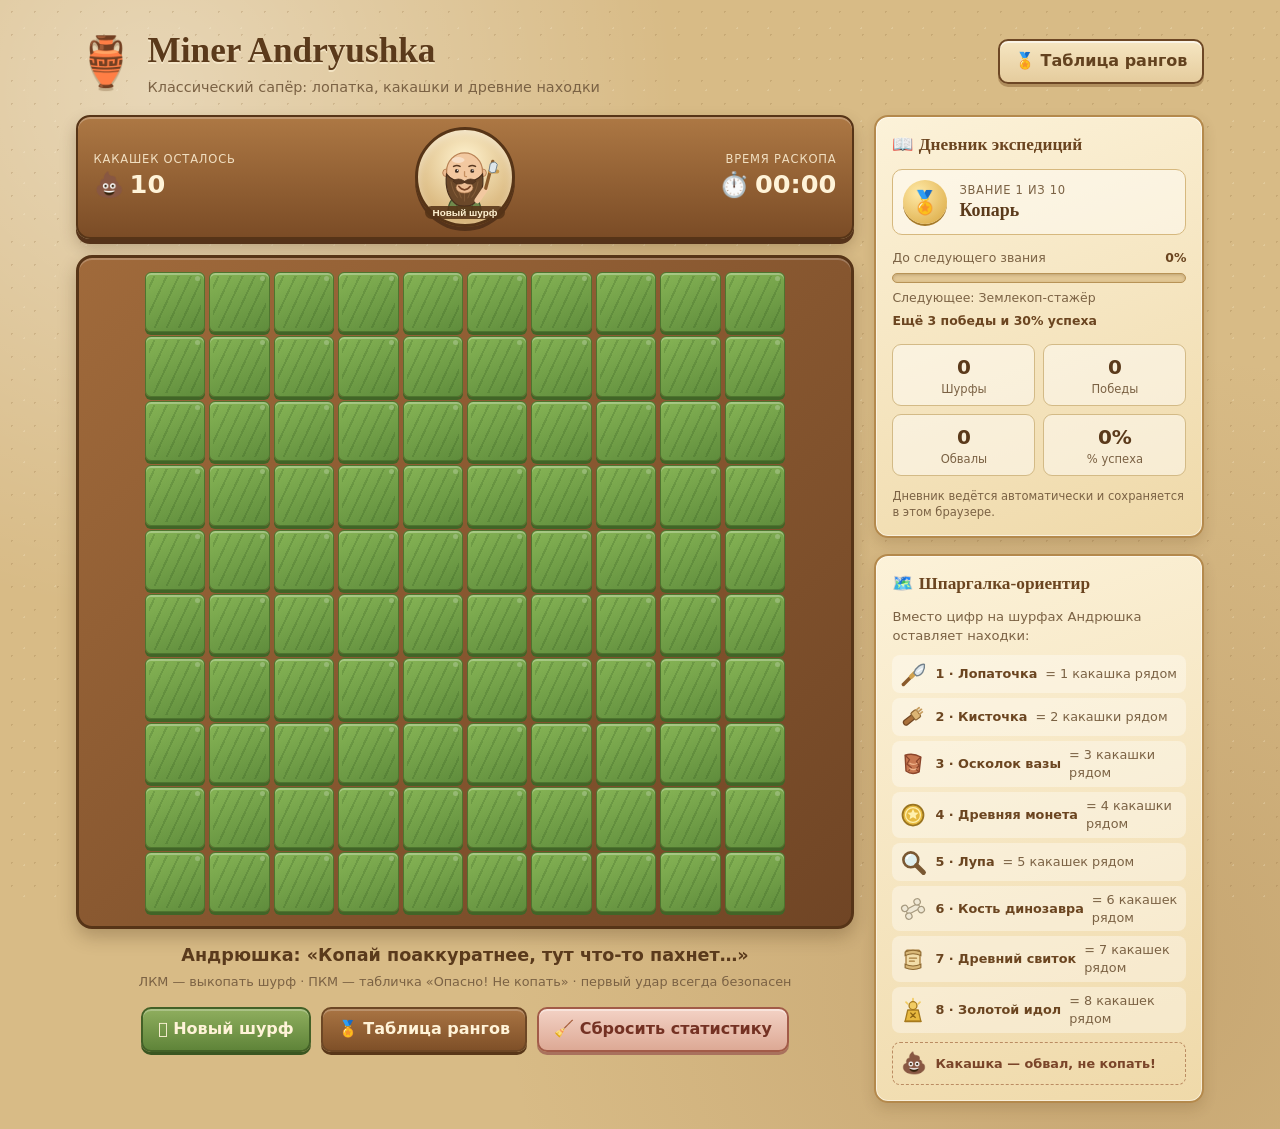
==== index.html @ 02f592ad "Add files via upload" ====
<!doctype html>
<html lang="ru">
<head>
  <meta charset="utf-8">
  <meta name="viewport" content="width=device-width, initial-scale=1">
  <meta name="description" content="Археологический сапёр: Андрюшка ищет древности и остерегается какашек.">
  <title>Miner Andryushka</title>
  <link rel="stylesheet" href="style.css">
</head>
<body>

  <!-- ================================================================
       Библиотечка SVG-символов: артефакты (1–8) и эмоции Андрюшки.
       Все иконки встроены в страницу — внешних картинок нет.
       ================================================================ -->
  <svg class="svg-defs" aria-hidden="true" focusable="false" xmlns="http://www.w3.org/2000/svg">
    <defs>
      <!-- 1 — лопаточка археолога -->
      <symbol id="i-1" viewBox="0 0 32 32">
        <path d="M5 28 L15 18" stroke="#8a5a2b" stroke-width="4" stroke-linecap="round"/>
        <path d="M14 19 L18 15" stroke="#d0a24f" stroke-width="5" stroke-linecap="round"/>
        <path d="M17 15 C19 8 26 4 29 5 C30 11 26 18 20 18 Z" fill="#dfe7eb" stroke="#74828c" stroke-width="1.6" stroke-linejoin="round"/>
        <path d="M21 14 q4-4 6-4" stroke="#fff" stroke-width="1.5" fill="none" opacity=".8"/>
      </symbol>

      <!-- 2 — кисточка для пыли -->
      <symbol id="i-2" viewBox="0 0 32 32">
        <g transform="rotate(-38 16 16)">
          <rect x="3" y="13" width="15" height="6" rx="3" fill="#a9703b" stroke="#714521" stroke-width="1.4"/>
          <rect x="16" y="11" width="8" height="10" rx="2" fill="#dcb574" stroke="#8c6634" stroke-width="1.4"/>
          <path d="M24 12 h4 M24 15 h5 M24 18 h4" stroke="#c79d5e" stroke-width="2" stroke-linecap="round"/>
        </g>
      </symbol>

      <!-- 3 — осколок глиняной вазы -->
      <symbol id="i-3" viewBox="0 0 32 32">
        <path d="M7 6 Q16 3 25 8 L23 25 Q15 29 8 24 Z" fill="#c87851" stroke="#8b452b" stroke-width="1.6" stroke-linejoin="round"/>
        <path d="M7 6 l5 5 -3 5 5 4 -3 4 M25 8 l-5 5 3 5 -4 4 4 3" fill="none" stroke="#8b452b" stroke-width="1.4"/>
        <path d="M12 15 q5 3 9 0 M12 21 q5 3 8 0" fill="none" stroke="#f0b58c" stroke-width="1.4"/>
      </symbol>

      <!-- 4 — древняя монета -->
      <symbol id="i-4" viewBox="0 0 32 32">
        <circle cx="16" cy="16" r="12" fill="#e6b93f" stroke="#9a7420" stroke-width="2"/>
        <circle cx="16" cy="16" r="8.5" fill="none" stroke="#fff0ae" stroke-width="1.4"/>
        <path d="M16 9 l1.9 4.1 4.5.4 -3.4 3 1 4.4 -4-2.3 -4 2.3 1-4.4 -3.4-3 4.5-.4z" fill="#fff0ae"/>
      </symbol>

      <!-- 5 — лупа -->
      <symbol id="i-5" viewBox="0 0 32 32">
        <circle cx="13.5" cy="13.5" r="8.5" fill="#dceff2" fill-opacity=".85" stroke="#7a5832" stroke-width="3"/>
        <path d="M20 20 L28 28" stroke="#7a5832" stroke-width="5.5" stroke-linecap="round"/>
        <path d="M9 12 a5 5 0 0 1 4-4" fill="none" stroke="#fff" stroke-width="2" stroke-linecap="round" opacity=".9"/>
      </symbol>

      <!-- 6 — кость динозавра -->
      <symbol id="i-6" viewBox="0 0 32 32">
        <g transform="rotate(-28 16 16)">
          <rect x="8" y="13" width="16" height="6" rx="1" fill="#efe8d5" stroke="#a79a7f" stroke-width="1.4"/>
          <circle cx="8" cy="11" r="3.6" fill="#efe8d5" stroke="#a79a7f" stroke-width="1.4"/>
          <circle cx="8" cy="21" r="3.6" fill="#efe8d5" stroke="#a79a7f" stroke-width="1.4"/>
          <circle cx="24" cy="11" r="3.6" fill="#efe8d5" stroke="#a79a7f" stroke-width="1.4"/>
          <circle cx="24" cy="21" r="3.6" fill="#efe8d5" stroke="#a79a7f" stroke-width="1.4"/>
        </g>
      </symbol>

      <!-- 7 — древний свиток -->
      <symbol id="i-7" viewBox="0 0 32 32">
        <rect x="8" y="6" width="16" height="20" rx="1.5" fill="#f2dda9" stroke="#a67c3c" stroke-width="1.5"/>
        <path d="M7 8 q9-4 18 0 v4 q-9-4-18 0z" fill="#d9b878" stroke="#8e6a32" stroke-width="1.3"/>
        <path d="M7 22 q9 4 18 0 v4 q-9 4-18 0z" fill="#d9b878" stroke="#8e6a32" stroke-width="1.3"/>
        <path d="M12 15 h8 M12 18.5 h5.5" stroke="#a67c3c" stroke-width="1.5" stroke-linecap="round"/>
      </symbol>

      <!-- 8 — золотой идол -->
      <symbol id="i-8" viewBox="0 0 32 32">
        <path d="M16 3 v3 M8 7 l2 2 M24 7 l-2 2" stroke="#f2cc63" stroke-width="2" stroke-linecap="round"/>
        <circle cx="16" cy="11" r="4.5" fill="#f2cc63" stroke="#a67a1e" stroke-width="1.5"/>
        <path d="M10 16 h12 l3 13 H7 z" fill="#e8b83e" stroke="#a67a1e" stroke-width="1.5" stroke-linejoin="round"/>
        <path d="M13 19 l3 3 -3 3 M19 19 l-3 3 3 3" fill="none" stroke="#8e6515" stroke-width="1.6"/>
        <path d="M7 29 h18" stroke="#a67a1e" stroke-width="1.8" stroke-linecap="round"/>
      </symbol>

      <!-- Андрюшка: обычное состояние -->
      <symbol id="hero-normal" viewBox="0 0 120 120">
        <ellipse cx="60" cy="113" rx="33" ry="5" fill="rgba(58,36,16,.14)"/>
        <path d="M34 112 Q34 82 60 82 Q86 82 86 112 Z" fill="#708a4c" stroke="#3f5530" stroke-width="2"/>
        <path d="M47 85 L49 112 M73 85 L71 112" stroke="#4d6537" stroke-width="2"/>
        <rect x="53" y="69" width="14" height="15" rx="5" fill="#e6b386"/>
        <circle cx="32" cy="48" r="6" fill="#edbd93" stroke="#b98255" stroke-width="1.5"/>
        <circle cx="88" cy="48" r="6" fill="#edbd93" stroke="#b98255" stroke-width="1.5"/>
        <ellipse cx="60" cy="46" rx="28" ry="29" fill="#f2c8a0" stroke="#b98255" stroke-width="2"/>
        <!-- гладкая лысая макушка с бликом -->
        <ellipse cx="50" cy="28" rx="10" ry="4.5" fill="#fff" opacity=".4"/>
        <path d="M43 38 q5-3 10 0 M67 38 q5-3 10 0" stroke="#5a3a22" stroke-width="2.5" fill="none" stroke-linecap="round"/>
        <circle cx="48" cy="45" r="3" fill="#3b2b20"/><circle cx="72" cy="45" r="3" fill="#3b2b20"/>
        <circle cx="49" cy="44" r="1" fill="#fff"/><circle cx="73" cy="44" r="1" fill="#fff"/>
        <path d="M60 46 v6 q0 2 3 2" stroke="#c58f5f" stroke-width="2" fill="none" stroke-linecap="round"/>
        <!-- окладистая борода -->
        <path d="M32 50 C30 68 34 86 46 96 C52 101 68 101 74 96 C86 86 90 68 88 50 C82 58 72 62 60 62 C48 62 38 58 32 50 Z" fill="#6b4829" stroke="#4a301c" stroke-width="2"/>
        <path d="M39 62 q3 16 10 24 M49 66 q2 14 6 21 M60 68 v24 M71 66 q-2 14-6 21 M81 62 q-3 16-10 24" stroke="#8a623c" stroke-width="1.6" fill="none" opacity=".75" stroke-linecap="round"/>
        <!-- просвет у рта, чтобы эмоция читалась на бороде -->
        <ellipse cx="60" cy="71" rx="13" ry="8.5" fill="#edbd93" stroke="#b98255" stroke-width="1"/>
        <path d="M51 69 q9 11 18 0" stroke="#7a4626" stroke-width="2.6" fill="none" stroke-linecap="round"/>
        <!-- густые усы -->
        <path d="M60 61 q-10-7-18 0 q8 8 18 2 z" fill="#5a3a22" stroke="#4a301c" stroke-width="1"/>
        <path d="M60 61 q10-7 18 0 q-8 8-18 2 z" fill="#5a3a22" stroke="#4a301c" stroke-width="1"/>
        <path d="M80 91 L93 72" stroke="#f2c8a0" stroke-width="9" stroke-linecap="round"/>
        <path d="M93 72 L104 30" stroke="#8a5a2b" stroke-width="5" stroke-linecap="round"/>
        <path d="M100 46 h11" stroke="#c99a4c" stroke-width="6" stroke-linecap="round"/>
        <path d="M100 34 q7-6 11 1 l-3 12 q-6 3-10-2 z" fill="#dfe6ea" stroke="#71808a" stroke-width="1.5"/>
      </symbol>

      <!-- Андрюшка: напряжение после клика -->
      <symbol id="hero-tense" viewBox="0 0 120 120">
        <ellipse cx="60" cy="113" rx="33" ry="5" fill="rgba(58,36,16,.14)"/>
        <path d="M35 112 Q35 83 60 83 Q85 83 85 112 Z" fill="#708a4c" stroke="#3f5530" stroke-width="2"/>
        <rect x="53" y="69" width="14" height="15" rx="5" fill="#e6b386"/>
        <circle cx="32" cy="48" r="6" fill="#edbd93" stroke="#b98255" stroke-width="1.5"/>
        <circle cx="88" cy="48" r="6" fill="#edbd93" stroke="#b98255" stroke-width="1.5"/>
        <ellipse cx="60" cy="46" rx="28" ry="29" fill="#f2c8a0" stroke="#b98255" stroke-width="2"/>
        <!-- гладкая лысая макушка с бликом -->
        <ellipse cx="50" cy="28" rx="10" ry="4.5" fill="#fff" opacity=".35"/>
        <path d="M42 34 l12 6 M78 34 l-12 6" stroke="#5a3a22" stroke-width="3" fill="none" stroke-linecap="round"/>
        <ellipse cx="48" cy="46" rx="4.5" ry="5.5" fill="#fff" stroke="#8a5f39" stroke-width="1"/>
        <ellipse cx="72" cy="46" rx="4.5" ry="5.5" fill="#fff" stroke="#8a5f39" stroke-width="1"/>
        <circle cx="49" cy="47" r="2" fill="#3b2b20"/><circle cx="71" cy="47" r="2" fill="#3b2b20"/>
        <path d="M60 46 v6" stroke="#c58f5f" stroke-width="2" fill="none" stroke-linecap="round"/>
        <!-- та же окладистая борода -->
        <path d="M32 50 C30 68 34 86 46 96 C52 101 68 101 74 96 C86 86 90 68 88 50 C82 58 72 62 60 62 C48 62 38 58 32 50 Z" fill="#6b4829" stroke="#4a301c" stroke-width="2"/>
        <path d="M39 62 q3 16 10 24 M49 66 q2 14 6 21 M60 68 v24 M71 66 q-2 14-6 21 M81 62 q-3 16-10 24" stroke="#8a623c" stroke-width="1.6" fill="none" opacity=".75" stroke-linecap="round"/>
        <ellipse cx="60" cy="71" rx="13" ry="8.5" fill="#edbd93" stroke="#b98255" stroke-width="1"/>
        <!-- удивлённый рот «о» -->
        <ellipse cx="60" cy="71" rx="4.5" ry="5.5" fill="#7a4626"/>
        <path d="M60 61 q-10-7-18 0 q8 8 18 2 z" fill="#5a3a22" stroke="#4a301c" stroke-width="1"/>
        <path d="M60 61 q10-7 18 0 q-8 8-18 2 z" fill="#5a3a22" stroke="#4a301c" stroke-width="1"/>
        <path d="M92 34 q5 8 0 11 q-5-3 0-11 z" fill="#8ec8e8" stroke="#5c9fc0" stroke-width="1"/>
        <path d="M82 91 L95 72" stroke="#f2c8a0" stroke-width="9" stroke-linecap="round"/>
        <path d="M95 72 L105 34" stroke="#8a5a2b" stroke-width="5" stroke-linecap="round"/>
        <path d="M101 48 h11" stroke="#c99a4c" stroke-width="6" stroke-linecap="round"/>
        <path d="M101 38 q7-6 11 1 l-3 12 q-6 3-10-2 z" fill="#dfe6ea" stroke="#71808a" stroke-width="1.5"/>
        <path d="M109 20 l3-4 M114 27 l4-2" stroke="#b98a4c" stroke-width="2" stroke-linecap="round"/>
      </symbol>

      <!-- Андрюшка: победа, пробковый шлем и золотой идол -->
      <symbol id="hero-win" viewBox="0 0 120 120">
        <ellipse cx="60" cy="113" rx="33" ry="5" fill="rgba(58,36,16,.14)"/>
        <path d="M34 112 Q34 82 60 82 Q86 82 86 112 Z" fill="#708a4c" stroke="#3f5530" stroke-width="2"/>
        <rect x="53" y="69" width="14" height="15" rx="5" fill="#e6b386"/>
        <circle cx="32" cy="50" r="6" fill="#edbd93" stroke="#b98255" stroke-width="1.5"/>
        <circle cx="88" cy="50" r="6" fill="#edbd93" stroke="#b98255" stroke-width="1.5"/>
        <ellipse cx="60" cy="48" rx="28" ry="29" fill="#f2c8a0" stroke="#b98255" stroke-width="2"/>
        <!-- лысая макушка под шлемом, блик виден под козырьком -->
        <circle cx="39" cy="55" r="3.5" fill="#efa88f" opacity=".65"/><circle cx="81" cy="55" r="3.5" fill="#efa88f" opacity=".65"/>
        <path d="M43 52 q6-6 12 0 M65 52 q6-6 12 0" stroke="#5b3b23" stroke-width="2.6" fill="none" stroke-linecap="round"/>
        <path d="M60 53 v5 q0 2 3 2" stroke="#c58f5f" stroke-width="2" fill="none" stroke-linecap="round"/>
        <!-- окладистая борода -->
        <path d="M32 52 C30 70 34 88 46 98 C52 103 68 103 74 98 C86 88 90 70 88 52 C82 60 72 64 60 64 C48 64 38 60 32 52 Z" fill="#6b4829" stroke="#4a301c" stroke-width="2"/>
        <path d="M39 64 q3 16 10 24 M49 68 q2 14 6 21 M60 70 v24 M71 68 q-2 14-6 21 M81 64 q-3 16-10 24" stroke="#8a623c" stroke-width="1.6" fill="none" opacity=".75" stroke-linecap="round"/>
        <ellipse cx="60" cy="73" rx="14" ry="9" fill="#edbd93" stroke="#b98255" stroke-width="1"/>
        <!-- радостный оскал -->
        <path d="M49 70 q11 15 22 0 z" fill="#7a4626" stroke="#5b3319" stroke-width="1.2"/>
        <path d="M52 71 q8 7 16 0" stroke="#fff5df" stroke-width="3" fill="none" stroke-linecap="round"/>
        <path d="M60 63 q-10-7-18 0 q8 8 18 2 z" fill="#5a3a22" stroke="#4a301c" stroke-width="1"/>
        <path d="M60 63 q10-7 18 0 q-8 8-18 2 z" fill="#5a3a22" stroke="#4a301c" stroke-width="1"/>
        <!-- пробковый шлем -->
        <path d="M30 44 Q30 9 60 9 Q90 9 90 44 Z" fill="#c8a36b" stroke="#7c5a33" stroke-width="2"/>
        <path d="M33 35 q27-8 54 0" stroke="#a97c45" stroke-width="3" fill="none"/>
        <rect x="26" y="41" width="68" height="7" rx="3.5" fill="#b98f57" stroke="#7c5a33" stroke-width="2"/>
        <!-- блик на лысой макушке, выглядывающей из-под шлема -->
        <ellipse cx="60" cy="49.5" rx="5" ry="2" fill="#fff" opacity=".35"/>
        <path d="M84 90 L98 72" stroke="#f2c8a0" stroke-width="9" stroke-linecap="round"/>
        <circle cx="100" cy="60" r="5" fill="#f2cc63" stroke="#a67a1e" stroke-width="1.4"/>
        <path d="M95 65 h10 l2 12 h-14 z" fill="#e8b83e" stroke="#a67a1e" stroke-width="1.4"/>
        <path d="M14 22 v8 M10 26 h8 M107 18 v7 M103 21 h8" stroke="#e7b93f" stroke-width="2.5" stroke-linecap="round"/>
      </symbol>

      <!-- Андрюшка: обвал, гримаса и закрытый нос -->
      <symbol id="hero-lose" viewBox="0 0 120 120">
        <ellipse cx="60" cy="113" rx="33" ry="5" fill="rgba(58,36,16,.14)"/>
        <path d="M36 112 Q36 84 60 84 Q84 84 84 112 Z" fill="#708a4c" stroke="#3f5530" stroke-width="2"/>
        <rect x="53" y="70" width="14" height="15" rx="5" fill="#d9bb8f"/>
        <circle cx="32" cy="49" r="6" fill="#c2cf99" stroke="#8e9a68" stroke-width="1.5"/>
        <circle cx="88" cy="49" r="6" fill="#c2cf99" stroke="#8e9a68" stroke-width="1.5"/>
        <ellipse cx="60" cy="47" rx="28" ry="29" fill="#cbd4a6" stroke="#8e9a68" stroke-width="2"/>
        <!-- гладкая макушка с бликом -->
        <ellipse cx="50" cy="29" rx="10" ry="4.5" fill="#fff" opacity=".3"/>
        <path d="M41 36 q6-4 12 1 M79 36 q-6-4-12 1" stroke="#4b3b25" stroke-width="3" fill="none" stroke-linecap="round"/>
        <path d="M43 49 q5 5 10 0 M67 49 q5 5 10 0" stroke="#3b2b20" stroke-width="2.8" fill="none" stroke-linecap="round"/>
        <path d="M60 46 v6" stroke="#9a8968" stroke-width="2" fill="none" stroke-linecap="round"/>
        <!-- борода слегка «позеленела» от запаха -->
        <path d="M32 51 C30 69 34 87 46 97 C52 102 68 102 74 97 C86 87 90 69 88 51 C82 59 72 63 60 63 C48 63 38 59 32 51 Z" fill="#5d4a30" stroke="#3f3122" stroke-width="2"/>
        <path d="M39 63 q3 16 10 24 M49 67 q2 14 6 21 M60 69 v24 M71 67 q-2 14-6 21 M81 63 q-3 16-10 24" stroke="#806b4b" stroke-width="1.6" fill="none" opacity=".7" stroke-linecap="round"/>
        <ellipse cx="60" cy="73" rx="13" ry="8.5" fill="#d4d9ae" stroke="#8e9a68" stroke-width="1"/>
        <!-- гримаса отвращения -->
        <path d="M51 76 q9-9 18 0" stroke="#6b3b26" stroke-width="2.6" fill="none" stroke-linecap="round"/>
        <path d="M54 74 q6-3 12 0" stroke="#fff5df" stroke-width="2" fill="none" stroke-linecap="round"/>
        <path d="M60 63 q-10-7-18 0 q8 8 18 2 z" fill="#4b3b25" stroke="#3f3122" stroke-width="1"/>
        <path d="M60 63 q10-7 18 0 q-8 8-18 2 z" fill="#4b3b25" stroke="#3f3122" stroke-width="1"/>
        <!-- рука закрывает нос, но гримаса остаётся видна -->
        <g transform="rotate(-12 60 58)">
          <rect x="47" y="51" width="26" height="13" rx="6" fill="#f2c8a0" stroke="#8a5f39" stroke-width="2"/>
          <path d="M53 52 v11 M60 51 v13 M67 52 v11" stroke="#dca876" stroke-width="1.4"/>
        </g>
        <path d="M92 35 q5 8 0 11 q-5-3 0-11 z" fill="#8ec8e8" stroke="#5c9fc0" stroke-width="1"/>
        <path d="M25 61 q-6 5 0 10 M20 57 q-9 7 0 16" stroke="#89a06e" stroke-width="2" fill="none" stroke-linecap="round" opacity=".8"/>
        <path d="M96 92 q-7-8 2-11 q1-6 8-4 q7-2 9 5 q7 4 1 10 q-9 6-20 0 z" fill="#7b5230" stroke="#52341d" stroke-width="1.5"/>
        <circle cx="101" cy="86" r="1.4" fill="#3b2b20"/><circle cx="109" cy="86" r="1.4" fill="#3b2b20"/>
      </symbol>
    </defs>
  </svg>

  <div class="page">
    <header class="page-header">
      <div class="brand">
        <span class="brand-icon" aria-hidden="true">🏺</span>
        <div>
          <h1>Miner Andryushka</h1>
          <p>Классический сапёр: лопатка, какашки и древние находки</p>
        </div>
      </div>
      <button class="btn btn-ghost header-rank-btn" type="button" data-open-ranks>🏅 Таблица рангов</button>
    </header>

    <main class="layout">
      <!-- ============ Игровая зона ============ -->
      <section class="dig-site" aria-label="Игровое поле">
        <div class="hud">
          <div class="hud-block">
            <span class="hud-label">Какашек осталось</span>
            <div class="hud-value"><span class="hud-emoji" aria-hidden="true">💩</span><span id="mines-left">10</span></div>
          </div>

          <!-- По клику на портрет — перезапуск раскопа -->
          <button class="portrait" id="portrait-btn" type="button" title="Начать новый раскоп" aria-label="Портрет Андрюшки. Начать новый раскоп">
            <svg viewBox="0 0 120 120" aria-hidden="true"><use id="hero-use" href="#hero-normal"></use></svg>
            <span class="portrait-caption">Новый шурф</span>
          </button>

          <div class="hud-block">
            <span class="hud-label">Время раскопа</span>
            <div class="hud-value"><span class="hud-emoji" aria-hidden="true">⏱️</span><span id="timer">00:00</span></div>
          </div>
        </div>

        <div class="board-frame">
          <div class="board" id="board" role="group" aria-label="Участок раскопок 10 на 10"></div>
        </div>

        <div class="status-panel">
          <p class="status-message" id="status-text" role="status" aria-live="polite">Андрюшка: «Копай поаккуратнее, тут что-то пахнет…»</p>
          <p class="status-hint">ЛКМ — выкопать шурф · ПКМ — табличка «Опасно! Не копать» · первый удар всегда безопасен</p>
        </div>

        <div class="controls">
          <button class="btn btn-primary" id="new-game-btn" type="button">🪏 Новый шурф</button>
          <button class="btn" type="button" data-open-ranks>🏅 Таблица рангов</button>
          <button class="btn btn-danger-ghost" id="reset-btn" type="button">🧹 Сбросить статистику</button>
        </div>
      </section>

      <!-- ============ Боковая панель ============ -->
      <aside class="sidebar" aria-label="Дневник и шпаргалка">
        <section class="panel diary">
          <h2>📖 Дневник экспедиций</h2>

          <div class="rank-card">
            <div class="rank-medal" aria-hidden="true">🏅</div>
            <div>
              <div class="rank-eyebrow" id="rank-level">Звание 1 из 10</div>
              <div class="rank-name" id="rank-name">Копарь</div>
            </div>
          </div>

          <div class="progress">
            <div class="progress-head">
              <span>До следующего звания</span>
              <strong id="rank-progress-percent">0%</strong>
            </div>
            <div class="progress-track"><div class="progress-fill" id="rank-progress-fill"></div></div>
            <p class="progress-next" id="rank-next">Следующее: Землекоп-стажёр</p>
            <p class="progress-detail" id="rank-progress-text">Ещё 3 победы и 30% успеха</p>
          </div>

          <div class="stats-grid">
            <div class="stat"><span class="stat-value" id="stat-total">0</span><span class="stat-label">Шурфы</span></div>
            <div class="stat"><span class="stat-value" id="stat-wins">0</span><span class="stat-label">Победы</span></div>
            <div class="stat"><span class="stat-value" id="stat-losses">0</span><span class="stat-label">Обвалы</span></div>
            <div class="stat"><span class="stat-value" id="stat-rate">0%</span><span class="stat-label">% успеха</span></div>
          </div>

          <p class="diary-note">Дневник ведётся автоматически и сохраняется в этом браузере.</p>
        </section>

        <section class="panel legend">
          <h2>🗺️ Шпаргалка-ориентир</h2>
          <p class="legend-intro">Вместо цифр на шурфах Андрюшка оставляет находки:</p>
          <ul class="legend-list" id="legend-list"></ul>
          <div class="legend-mine"><span class="mine-emoji" aria-hidden="true">💩</span><span>Какашка — обвал, не копать!</span></div>
        </section>
      </aside>
    </main>
  </div>

  <!-- ============ Модальное окно «Таблица рангов» ============ -->
  <div class="modal" id="ranks-modal" hidden>
    <div class="modal-backdrop" data-close-modal></div>
    <div class="modal-card" role="dialog" aria-modal="true" aria-labelledby="ranks-title">
      <button class="icon-close" type="button" data-close-modal aria-label="Закрыть таблицу рангов">×</button>
      <h2 id="ranks-title">🏅 Таблица рангов Андрюшки</h2>
      <p class="modal-summary" id="ranks-summary"></p>
      <div class="rank-table" id="rank-table"></div>
      <p class="modal-note">Звание присваивается, если выполнены <strong>оба</strong> условия: нужное число побед и нужный процент успеха.</p>
    </div>
  </div>

  <!-- ============ Праздничное уведомление о новом звании ============ -->
  <div class="celebration" id="celebration" hidden>
    <div class="confetti" id="confetti" aria-hidden="true"></div>
    <div class="celebration-card" role="status" aria-live="polite">
      <button class="icon-close" id="celebration-close" type="button" aria-label="Закрыть поздравление">×</button>
      <svg class="celebration-hero" viewBox="0 0 120 120" aria-hidden="true"><use href="#hero-win"></use></svg>
      <p class="celebration-kicker">Повышение звания!</p>
      <h2 id="celebration-rank">Копарь</h2>
      <p id="celebration-text">Андрюшка получил новый чин!</p>
    </div>
  </div>

  <!-- Лёгкие всплывающие уведомления -->
  <div class="toast" id="toast" role="status" aria-live="polite"></div>

  <script src="script.js"></script>
</body>
</html>
---- style.css ----
/* ================================================================
   Раскопки Андрюшки — оформление в тёплых земляных тонах.
   Никаких внешних шрифтов и картинок: только CSS и встроенный SVG.
   ================================================================ */

:root {
  --sand: #d8bb86;
  --sand-light: #f7e8c6;
  --paper: #f3e1b6;
  --paper-deep: #e5c993;
  --ink: #4a3520;
  --ink-soft: #7b6244;
  --wood: #8c5a30;
  --wood-dark: #563417;
  --grass: #6f9c45;
  --soil: #b98b5c;
  --gold: #e7b93f;
  --danger: #c44836;
  --shadow: rgba(70, 43, 18, 0.28);
}

/* ---------- Базовый сброс и фон ---------- */
* { box-sizing: border-box; }

html, body { min-height: 100%; }

body {
  margin: 0;
  color: var(--ink);
  font-family: "Trebuchet MS", "Segoe UI", system-ui, sans-serif;
  font-size: 16px;
  line-height: 1.4;
  background:
    radial-gradient(circle at 12% 8%, rgba(255, 255, 255, 0.4), transparent 34%),
    radial-gradient(circle at 88% 86%, rgba(134, 88, 38, 0.22), transparent 42%),
    var(--sand);
}

/* Мелкая «песчинка» поверх фона */
body::before {
  content: "";
  position: fixed;
  inset: 0;
  pointer-events: none;
  opacity: 0.22;
  background-image:
    radial-gradient(#8d6a3d 1px, transparent 1px),
    radial-gradient(#fff6df 1px, transparent 1px);
  background-size: 23px 23px, 31px 31px;
  background-position: 0 0, 9px 13px;
}

.svg-defs { position: absolute; width: 0; height: 0; overflow: hidden; }
[hidden] { display: none !important; }

.page {
  position: relative;
  width: min(1180px, 100%);
  margin: 0 auto;
  padding: clamp(12px, 2vw, 28px);
}

/* ---------- Шапка ---------- */
.page-header {
  display: flex;
  align-items: center;
  justify-content: space-between;
  gap: 16px;
  margin-bottom: 18px;
}

.brand { display: flex; align-items: center; gap: 12px; }

.brand-icon {
  font-size: clamp(2rem, 5vw, 3rem);
  filter: drop-shadow(0 3px 0 rgba(90, 55, 20, 0.25));
}

.brand h1 {
  margin: 0;
  font-family: Georgia, "Times New Roman", serif;
  font-size: clamp(1.4rem, 3.4vw, 2.2rem);
  color: #5b3a1b;
  text-shadow: 0 2px 0 rgba(255, 244, 216, 0.6);
}

.brand p { margin: 2px 0 0; color: var(--ink-soft); font-size: 0.9rem; }

/* ---------- Кнопки ---------- */
.btn {
  appearance: none;
  border: 2px solid #6d4725;
  border-radius: 10px;
  padding: 9px 15px;
  font: inherit;
  font-weight: 700;
  color: #fff3d8;
  cursor: pointer;
  background: linear-gradient(180deg, #a97443, #7f5028);
  box-shadow: inset 0 2px 0 rgba(255, 255, 255, 0.22), 0 3px 0 #593719;
  transition: transform 0.12s ease, box-shadow 0.12s ease, filter 0.12s ease;
}

.btn:hover { filter: brightness(1.08); transform: translateY(-1px); }
.btn:active { transform: translateY(2px); box-shadow: inset 0 2px 0 rgba(255,255,255,.15), 0 1px 0 #593719; }
.btn:focus-visible { outline: 3px solid #ffd76a; outline-offset: 2px; }

.btn-primary { background: linear-gradient(180deg, #8fae5e, #5f8439); border-color: #436127; box-shadow: inset 0 2px 0 rgba(255,255,255,.25), 0 3px 0 #3a5621; }
.btn-ghost { background: linear-gradient(180deg, #f6e6c2, #e5cc9d); color: #63421f; box-shadow: inset 0 2px 0 rgba(255,255,255,.6), 0 3px 0 #b08e5d; }
.btn-danger-ghost { background: linear-gradient(180deg, #f3d2c5, #dda995); color: #743123; border-color: #a25b48; box-shadow: inset 0 2px 0 rgba(255,255,255,.4), 0 3px 0 #a9715d; }

.icon-close {
  position: absolute;
  top: 8px;
  right: 10px;
  width: 34px;
  height: 34px;
  border: 0;
  border-radius: 50%;
  background: rgba(112, 72, 32, 0.14);
  color: #6b4520;
  font-size: 26px;
  line-height: 1;
  cursor: pointer;
}
.icon-close:hover { background: rgba(112, 72, 32, 0.28); }
.icon-close:focus-visible { outline: 3px solid #ffd76a; }

/* ---------- Раскладка ---------- */
.layout {
  display: grid;
  grid-template-columns: minmax(0, 1fr) 330px;
  gap: 20px;
  align-items: start;
}

.dig-site { min-width: 0; }
.sidebar { display: flex; flex-direction: column; gap: 16px; }

/* ---------- Верхняя панель над полем ---------- */
.hud {
  display: grid;
  grid-template-columns: 1fr auto 1fr;
  align-items: center;
  gap: 10px;
  padding: 10px 16px;
  border: 2px solid var(--wood-dark);
  border-radius: 14px;
  background: linear-gradient(180deg, #ad7844, #7b4c26);
  box-shadow: inset 0 2px 0 rgba(255,255,255,.24), 0 5px 0 #55331a, 0 8px 16px var(--shadow);
}

.hud-block { color: #fff3d8; }
.hud-block:first-child { text-align: left; }
.hud-block:last-child { text-align: right; }

.hud-label {
  display: block;
  font-size: 0.72rem;
  letter-spacing: 0.07em;
  text-transform: uppercase;
  opacity: 0.86;
}

.hud-value { display: flex; align-items: center; gap: 6px; font-size: clamp(1.1rem, 2.6vw, 1.6rem); font-weight: 800; }
.hud-block:last-child .hud-value { justify-content: flex-end; }
.hud-emoji { font-size: 0.95em; }
.hud-value.is-danger { color: #ffb3a5; }

.portrait {
  position: relative;
  width: 100px;
  height: 100px;
  flex: none;
  display: flex;
  align-items: center;
  justify-content: center;
  padding: 0;
  border: 3px solid var(--wood-dark);
  border-radius: 50%;
  cursor: pointer;
  background: radial-gradient(circle at 50% 32%, #fff3d0, #d6b276 78%);
  box-shadow: inset 0 3px 8px rgba(255,255,255,.5), 0 4px 0 #55331a;
  transition: transform 0.15s ease;
}
.portrait:hover { transform: translateY(-2px) rotate(-2deg); }
.portrait:focus-visible { outline: 3px solid #ffd76a; outline-offset: 3px; }
.portrait svg { width: 82%; height: 82%; margin-top: 8px; }
.portrait-caption {
  position: absolute;
  bottom: 5px;
  padding: 1px 8px;
  border-radius: 999px;
  background: rgba(86, 52, 23, 0.88);
  color: #fff2d2;
  font-size: 0.62rem;
  font-weight: 700;
  white-space: nowrap;
}
.portrait.mood-win { box-shadow: inset 0 3px 8px rgba(255,255,255,.5), 0 4px 0 #55331a, 0 0 0 4px rgba(231,185,63,.55); }
.portrait.mood-lose { animation: wobble 0.5s ease-in-out; }
.portrait.mood-lose svg { filter: saturate(0.8); }

/* ---------- Игровое поле ---------- */
.board-frame {
  margin-top: 16px;
  padding: 14px;
  border: 3px solid var(--wood-dark);
  border-radius: 16px;
  background: linear-gradient(135deg, #a06a3b, #704525);
  box-shadow: inset 0 2px 0 rgba(255,255,255,.22), 0 8px 18px var(--shadow);
}

.board {
  display: grid;
  grid-template-columns: repeat(10, minmax(0, 1fr));
  gap: 4px;
  width: 100%;
  max-width: 640px;
  margin: 0 auto;
}

.cell {
  position: relative;
  aspect-ratio: 1 / 1;
  min-width: 0;
  padding: 0;
  border: 1px solid #4e752f;
  border-radius: 6px;
  cursor: pointer;
  user-select: none;
  -webkit-tap-highlight-color: transparent;
  background: linear-gradient(155deg, #86b455, #5f8c3c);
  box-shadow: inset 0 2px 0 rgba(255,255,255,.28), 0 3px 0 #416527;
  transition: filter 0.1s ease, transform 0.1s ease;
}
.cell:hover { filter: brightness(1.12); }
.cell:active { transform: translateY(2px); }
.cell:focus-visible { outline: 3px solid #ffd76a; outline-offset: 1px; z-index: 3; }

/* Дёрн на закрытом шурфе */
.cell.closed::before {
  content: "";
  position: absolute;
  inset: 3px;
  border-radius: 3px;
  background: repeating-linear-gradient(115deg, transparent 0 4px, rgba(31, 69, 18, 0.18) 4px 6px, transparent 6px 11px);
  pointer-events: none;
}
.cell.closed::after {
  content: "";
  position: absolute;
  top: 3px;
  right: 4px;
  width: 5px;
  height: 5px;
  border-radius: 50%;
  background: rgba(255,255,255,.22);
  pointer-events: none;
}

/* Вскопанная земля */
.cell.open {
  border-color: #8a6542;
  background: radial-gradient(circle at 32% 22%, #c99b6b, #a87c50 72%);
  box-shadow: inset 0 2px 6px rgba(63, 37, 15, 0.45);
}
.cell.open::before {
  content: "";
  position: absolute;
  inset: 0;
  border-radius: 5px;
  opacity: 0.38;
  pointer-events: none;
  background-image:
    radial-gradient(#6f4a2c 1px, transparent 1.5px),
    radial-gradient(#e4c295 1px, transparent 1.5px);
  background-size: 9px 9px, 13px 13px;
  background-position: 2px 3px, 7px 8px;
}
.cell.open:hover { filter: none; }

.cell-content {
  position: relative;
  z-index: 2;
  display: flex;
  align-items: center;
  justify-content: center;
  width: 100%;
  height: 100%;
  font-size: clamp(13px, 2.4vw, 24px);
  line-height: 1;
}

.find-icon {
  display: block;
  width: 78%;
  height: 78%;
  filter: drop-shadow(0 1px 0 rgba(255, 248, 222, 0.45));
}

/* Цветная точка-подсказка у находки */
.cell.has-find .pip {
  position: absolute;
  left: 3px;
  bottom: 3px;
  z-index: 3;
  width: 5px;
  height: 5px;
  border-radius: 50%;
  background: var(--tone, #6b4a2c);
  box-shadow: 0 0 0 1px rgba(255,255,255,.3);
}
.cell.n1 { --tone: #4f7d46; }
.cell.n2 { --tone: #9b7331; }
.cell.n3 { --tone: #bb6a43; }
.cell.n4 { --tone: #d3a52f; }
.cell.n5 { --tone: #4e8b99; }
.cell.n6 { --tone: #8d8f8a; }
.cell.n7 { --tone: #b98a48; }
.cell.n8 { --tone: #e0b62f; }

/* Предупреждающая табличка */
.flag-sign { display: flex; flex-direction: column; align-items: center; gap: 1px; transform: rotate(-5deg); }
.flag-board {
  padding: 0 3px;
  border: 1.5px solid #6f4b27;
  border-radius: 2px;
  background: linear-gradient(#d6a065, #b37c43);
  color: #5a3212;
  font-size: clamp(10px, 1.8vw, 17px);
  font-weight: 900;
  line-height: 1.15;
  box-shadow: 0 1px 2px rgba(0,0,0,.3);
}
.flag-post { width: 3px; height: 5px; background: #6f4b27; }

/* Какашки и обвал */
.cell.mine-shown, .cell.mine-hit {
  border-color: #74442a;
  background: radial-gradient(circle at 40% 30%, #e0b184, #a87450 80%);
}
.cell.mine-hit {
  outline: 3px solid #ff6b57;
  outline-offset: -3px;
  animation: pulse 0.7s ease-in-out infinite alternate;
}
.cell.wrong-flag::after {
  content: "×";
  position: absolute;
  z-index: 4;
  inset: 0;
  display: flex;
  align-items: center;
  justify-content: center;
  color: var(--danger);
  font-size: clamp(20px, 4vw, 34px);
  font-weight: 900;
  text-shadow: 0 1px 0 #fff2d2;
  pointer-events: none;
}

/* ---------- Статус и управление ---------- */
.status-panel { margin-top: 14px; text-align: center; }
.status-message {
  min-height: 1.5em;
  margin: 0;
  color: #5a3a1c;
  font-size: clamp(0.95rem, 2vw, 1.1rem);
  font-weight: 700;
}
.status-message.is-win { color: #4f7d2e; }
.status-message.is-lose { color: var(--danger); }
.status-hint { margin: 4px 0 0; color: var(--ink-soft); font-size: 0.8rem; }

.controls { display: flex; flex-wrap: wrap; justify-content: center; gap: 10px; margin-top: 16px; }

/* ---------- Боковые панели ---------- */
.panel {
  padding: 16px;
  border: 2px solid #b4894c;
  border-radius: 14px;
  background: linear-gradient(160deg, #fcf2d9, #efd9a9);
  box-shadow: inset 0 0 0 1px rgba(255,255,255,.55), 0 6px 14px rgba(80,50,20,.16);
}
.panel h2 {
  margin: 0 0 12px;
  font-family: Georgia, "Times New Roman", serif;
  font-size: 1.08rem;
  color: #6b4520;
}

.rank-card {
  display: flex;
  align-items: center;
  gap: 12px;
  padding: 10px;
  border: 1px solid #d6b87e;
  border-radius: 10px;
  background: rgba(255,255,255,.42);
}
.rank-medal {
  flex: none;
  width: 44px;
  height: 44px;
  display: grid;
  place-items: center;
  border-radius: 50%;
  background: radial-gradient(circle at 35% 30%, #ffe9a6, #d9a63e);
  box-shadow: 0 2px 0 #a67a29;
  font-size: 1.4rem;
}
.rank-eyebrow { color: var(--ink-soft); font-size: 0.72rem; text-transform: uppercase; letter-spacing: 0.06em; }
.rank-name { font-family: Georgia, "Times New Roman", serif; font-size: 1.12rem; font-weight: 700; color: #5b3a1b; }

.progress { margin-top: 14px; }
.progress-head { display: flex; justify-content: space-between; gap: 8px; font-size: 0.78rem; color: var(--ink-soft); }
.progress-head strong { color: #6b4520; }
.progress-track {
  height: 10px;
  margin-top: 6px;
  overflow: hidden;
  border: 1px solid #b89356;
  border-radius: 999px;
  background: #e2c794;
  box-shadow: inset 0 1px 3px rgba(82,54,22,.25);
}
.progress-fill {
  width: 0;
  height: 100%;
  border-radius: inherit;
  background: linear-gradient(90deg, #88ad53, #e2b53d);
  transition: width 0.5s ease;
}
.progress-next, .progress-detail { margin: 6px 0 0; font-size: 0.78rem; color: var(--ink-soft); }
.progress-detail { font-weight: 700; color: #6b4520; }

.stats-grid { display: grid; grid-template-columns: repeat(2, minmax(0, 1fr)); gap: 8px; margin-top: 14px; }
.stat {
  display: flex;
  flex-direction: column;
  align-items: center;
  padding: 8px 4px;
  border: 1px solid #d3ba86;
  border-radius: 9px;
  background: rgba(255,255,255,.45);
}
.stat-value { font-size: 1.25rem; font-weight: 800; color: #5b3a1b; }
.stat-label { font-size: 0.72rem; color: var(--ink-soft); }
.diary-note { margin: 12px 0 0; font-size: 0.72rem; color: var(--ink-soft); }

/* Шпаргалка */
.legend-intro { margin: 0 0 10px; font-size: 0.82rem; color: var(--ink-soft); }
.legend-list { list-style: none; margin: 0; padding: 0; display: flex; flex-direction: column; gap: 5px; }
.legend-row {
  display: flex;
  align-items: center;
  gap: 8px;
  padding: 5px 7px;
  border-radius: 8px;
  background: rgba(255,255,255,.35);
  font-size: 0.8rem;
}
.legend-icon { flex: none; width: 28px; height: 28px; }
.legend-row strong { color: #6b4520; white-space: nowrap; }
.legend-row span:last-child { color: var(--ink-soft); }
.legend-mine {
  display: flex;
  align-items: center;
  gap: 8px;
  margin-top: 9px;
  padding: 6px 8px;
  border: 1px dashed #bb8c62;
  border-radius: 8px;
  font-size: 0.8rem;
  font-weight: 700;
  color: #7a4529;
}
.mine-emoji { font-size: 1.3rem; }

/* ---------- Таблица рангов ---------- */
.modal { position: fixed; inset: 0; z-index: 50; display: flex; align-items: center; justify-content: center; padding: 16px; }
.modal-backdrop { position: absolute; inset: 0; background: rgba(45,29,13,.62); backdrop-filter: blur(3px); }
.modal-card {
  position: relative;
  width: min(620px, 100%);
  max-height: min(88vh, 800px);
  overflow-y: auto;
  padding: 22px;
  border: 3px solid #a97b3c;
  border-radius: 18px;
  background: linear-gradient(160deg, #fdf3da, #edd5a4);
  box-shadow: 0 18px 50px rgba(35,22,8,.45);
  animation: pop 0.24s ease-out;
}
.modal-card h2 { margin: 0 36px 6px 0; font-family: Georgia, "Times New Roman", serif; color: #5b3a1b; }
.modal-summary { margin: 0 0 14px; font-size: 0.85rem; color: var(--ink-soft); }
.modal-note { margin: 14px 0 0; font-size: 0.78rem; color: var(--ink-soft); }
.rank-table { display: flex; flex-direction: column; gap: 6px; }
.rank-row {
  display: grid;
  grid-template-columns: 34px minmax(0, 1fr) auto;
  align-items: center;
  gap: 10px;
  padding: 8px 10px;
  border: 1px solid #d8bd8b;
  border-radius: 9px;
  background: rgba(255,255,255,.4);
}
.rank-row.current { border-color: #b07b2e; background: #f6e2b4; box-shadow: 0 0 0 2px rgba(176,123,46,.25); }
.rank-row.locked { opacity: 0.72; }
.rank-num {
  width: 30px;
  height: 30px;
  display: grid;
  place-items: center;
  border-radius: 50%;
  background: #e6c995;
  font-size: 0.85rem;
  font-weight: 800;
  color: #6b4520;
}
.rank-row.current .rank-num { background: var(--gold); }
.rank-title { font-weight: 700; color: #5b3a1b; font-size: 0.9rem; }
.rank-req { font-size: 0.75rem; color: var(--ink-soft); }
.rank-status { font-size: 0.72rem; font-weight: 700; color: #4f7d2e; white-space: nowrap; }
.rank-row.locked .rank-status { color: #9a7b55; }

/* ---------- Поздравление ---------- */
.celebration { position: fixed; inset: 0; z-index: 60; display: flex; align-items: center; justify-content: center; }
.celebration::before { content: ""; position: absolute; inset: 0; background: rgba(40,26,10,.55); backdrop-filter: blur(2px); }
.celebration-card {
  position: relative;
  width: min(420px, 92vw);
  padding: 26px 22px;
  text-align: center;
  border: 3px solid #c39648;
  border-radius: 20px;
  background: linear-gradient(160deg, #fff6dd, #efd39c);
  box-shadow: 0 20px 60px rgba(30,18,6,.5), 0 0 0 6px rgba(231,185,63,.25);
  animation: celebrate 0.45s cubic-bezier(.2,1.4,.4,1);
}
.celebration-hero { width: 130px; height: 130px; }
.celebration-kicker { margin: 0; color: #9a7420; font-size: 0.8rem; font-weight: 800; letter-spacing: .12em; text-transform: uppercase; }
.celebration-card h2 { margin: 4px 0 6px; font-family: Georgia, "Times New Roman", serif; font-size: 1.6rem; color: #5b3a1b; }
.celebration-card p:last-child { margin: 0; color: var(--ink-soft); font-size: 0.9rem; }
.confetti { position: absolute; inset: 0; overflow: hidden; pointer-events: none; }
.confetti span { position: absolute; top: -24px; width: 9px; height: 14px; border-radius: 2px; animation: fall linear forwards; }

/* ---------- Всплывающее уведомление ---------- */
.toast {
  position: fixed;
  left: 50%;
  bottom: 22px;
  z-index: 70;
  max-width: min(92vw, 460px);
  padding: 10px 18px;
  border-radius: 999px;
  background: #3f2a14;
  color: #fff2d2;
  font-size: 0.85rem;
  font-weight: 700;
  text-align: center;
  box-shadow: 0 8px 20px rgba(30,18,6,.35);
  opacity: 0;
  transform: translate(-50%, 20px);
  pointer-events: none;
  transition: opacity .25s ease, transform .25s ease;
}
.toast.show { opacity: 1; transform: translate(-50%, 0); }

/* ---------- Анимации ---------- */
@keyframes pop { from { opacity: 0; transform: scale(.92) translateY(10px); } to { opacity: 1; transform: none; } }
@keyframes celebrate { from { opacity: 0; transform: scale(.6) rotate(-5deg); } to { opacity: 1; transform: none; } }
@keyframes pulse { from { box-shadow: inset 0 2px 6px rgba(63,37,15,.45); } to { box-shadow: inset 0 2px 6px rgba(120,25,10,.6), 0 0 14px rgba(255,90,60,.6); } }
@keyframes wobble { 0%,100% { transform: rotate(0); } 25% { transform: rotate(-4deg); } 75% { transform: rotate(4deg); } }
@keyframes fall { to { transform: translateY(105vh) rotate(720deg); opacity: .9; } }

/* ---------- Адаптивность ---------- */
@media (max-width: 980px) {
  .layout { grid-template-columns: minmax(0, 1fr); }
  .sidebar { display: grid; grid-template-columns: repeat(auto-fit, minmax(290px, 1fr)); align-items: start; }
  .board { max-width: 620px; }
}

@media (max-width: 620px) {
  .brand p { display: none; }
  .header-rank-btn { padding: 7px 10px; font-size: 0.8rem; }
  .hud { grid-template-columns: 1fr auto 1fr; padding: 8px 10px; gap: 6px; }
  .portrait { width: 74px; height: 74px; }
  .portrait-caption { font-size: 0.52rem; bottom: 3px; }
  .hud-label { font-size: 0.6rem; }
  .board-frame { padding: 8px; }
  .board { gap: 3px; }
  .status-hint { font-size: 0.72rem; }
  .controls .btn { flex: 1 1 45%; font-size: 0.82rem; padding: 8px 10px; }
  .sidebar { grid-template-columns: 1fr; }
}

@media (max-width: 380px) {
  .hud-value { font-size: 1rem; }
  .hud-emoji { display: none; }
  .legend-row { font-size: 0.72rem; }
}

@media (prefers-reduced-motion: reduce) {
  *, *::before, *::after { animation-duration: 0.01ms !important; animation-iteration-count: 1 !important; transition-duration: 0.01ms !important; }
}
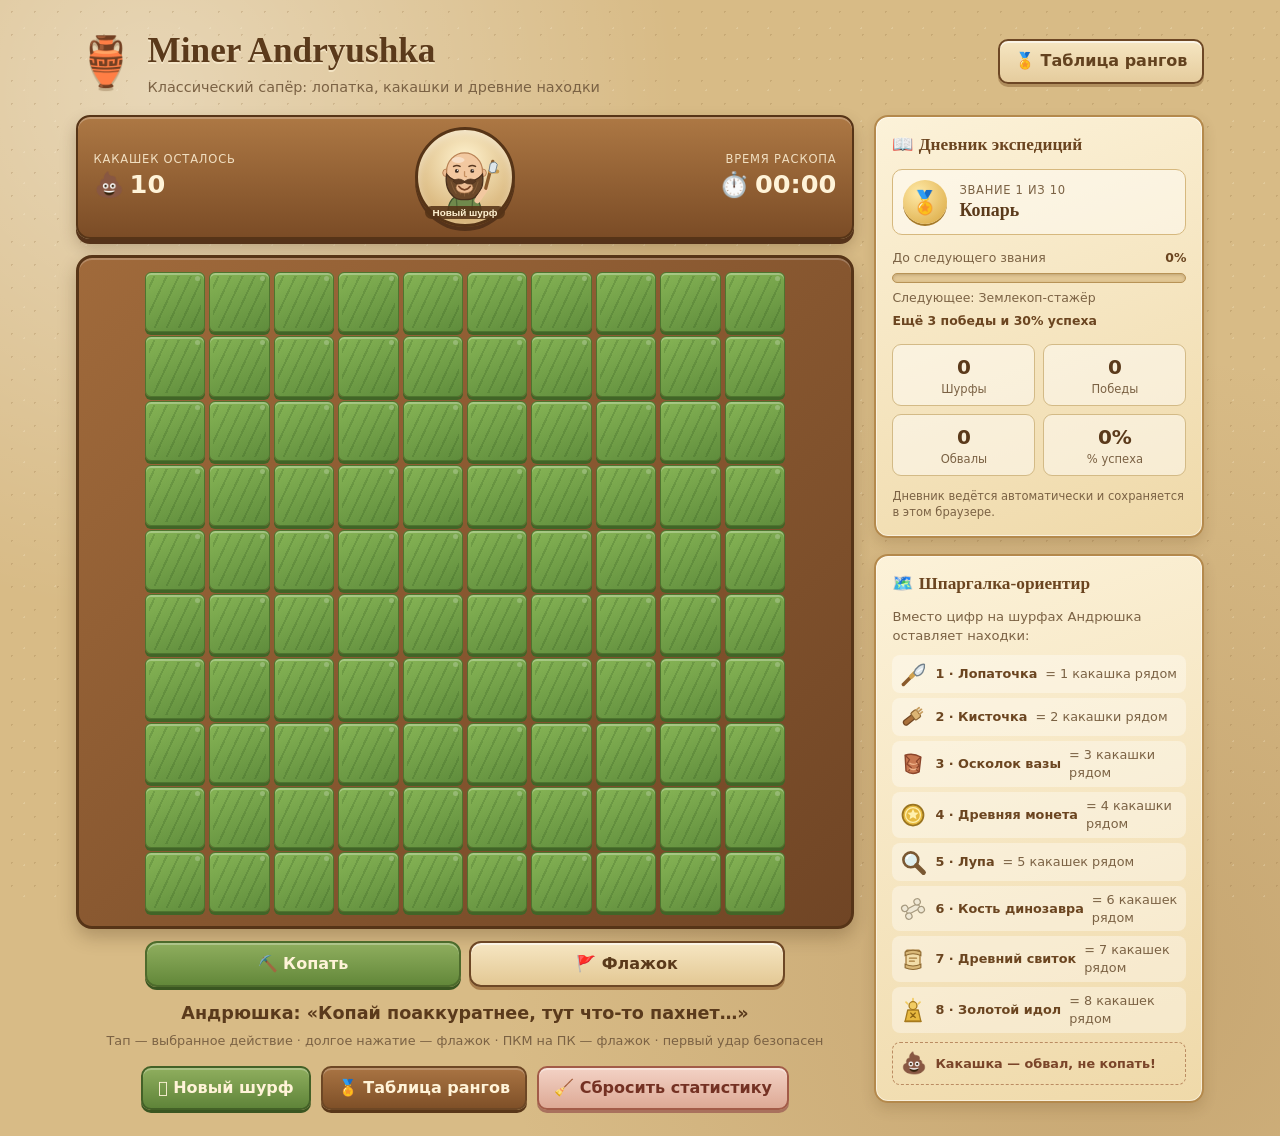
==== commit b6884b62: "Add files via upload" ====
--- a/index.html
+++ b/index.html
@@ -96,9 +96,9 @@
         <circle cx="48" cy="45" r="3" fill="#3b2b20"/><circle cx="72" cy="45" r="3" fill="#3b2b20"/>
         <circle cx="49" cy="44" r="1" fill="#fff"/><circle cx="73" cy="44" r="1" fill="#fff"/>
         <path d="M60 46 v6 q0 2 3 2" stroke="#c58f5f" stroke-width="2" fill="none" stroke-linecap="round"/>
-        <!-- окладистая борода -->
-        <path d="M32 50 C30 68 34 86 46 96 C52 101 68 101 74 96 C86 86 90 68 88 50 C82 58 72 62 60 62 C48 62 38 58 32 50 Z" fill="#6b4829" stroke="#4a301c" stroke-width="2"/>
-        <path d="M39 62 q3 16 10 24 M49 66 q2 14 6 21 M60 68 v24 M71 66 q-2 14-6 21 M81 62 q-3 16-10 24" stroke="#8a623c" stroke-width="1.6" fill="none" opacity=".75" stroke-linecap="round"/>
+        <!-- окладистая борода, подкороченная -->
+        <path d="M32 50 C30 64 34 78 44 86 C50 91 70 91 76 86 C86 78 90 64 88 50 C82 58 72 62 60 62 C48 62 38 58 32 50 Z" fill="#6b4829" stroke="#4a301c" stroke-width="2"/>
+        <path d="M39 62 q3 11 8 18 M49 66 q2 10 5 15 M60 68 v16 M71 66 q-2 10-5 15 M81 62 q-3 11-8 18" stroke="#8a623c" stroke-width="1.6" fill="none" opacity=".75" stroke-linecap="round"/>
         <!-- просвет у рта, чтобы эмоция читалась на бороде -->
         <ellipse cx="60" cy="71" rx="13" ry="8.5" fill="#edbd93" stroke="#b98255" stroke-width="1"/>
         <path d="M51 69 q9 11 18 0" stroke="#7a4626" stroke-width="2.6" fill="none" stroke-linecap="round"/>
@@ -126,9 +126,9 @@
         <ellipse cx="72" cy="46" rx="4.5" ry="5.5" fill="#fff" stroke="#8a5f39" stroke-width="1"/>
         <circle cx="49" cy="47" r="2" fill="#3b2b20"/><circle cx="71" cy="47" r="2" fill="#3b2b20"/>
         <path d="M60 46 v6" stroke="#c58f5f" stroke-width="2" fill="none" stroke-linecap="round"/>
-        <!-- та же окладистая борода -->
-        <path d="M32 50 C30 68 34 86 46 96 C52 101 68 101 74 96 C86 86 90 68 88 50 C82 58 72 62 60 62 C48 62 38 58 32 50 Z" fill="#6b4829" stroke="#4a301c" stroke-width="2"/>
-        <path d="M39 62 q3 16 10 24 M49 66 q2 14 6 21 M60 68 v24 M71 66 q-2 14-6 21 M81 62 q-3 16-10 24" stroke="#8a623c" stroke-width="1.6" fill="none" opacity=".75" stroke-linecap="round"/>
+        <!-- та же подкороченная борода -->
+        <path d="M32 50 C30 64 34 78 44 86 C50 91 70 91 76 86 C86 78 90 64 88 50 C82 58 72 62 60 62 C48 62 38 58 32 50 Z" fill="#6b4829" stroke="#4a301c" stroke-width="2"/>
+        <path d="M39 62 q3 11 8 18 M49 66 q2 10 5 15 M60 68 v16 M71 66 q-2 10-5 15 M81 62 q-3 11-8 18" stroke="#8a623c" stroke-width="1.6" fill="none" opacity=".75" stroke-linecap="round"/>
         <ellipse cx="60" cy="71" rx="13" ry="8.5" fill="#edbd93" stroke="#b98255" stroke-width="1"/>
         <!-- удивлённый рот «о» -->
         <ellipse cx="60" cy="71" rx="4.5" ry="5.5" fill="#7a4626"/>
@@ -154,9 +154,9 @@
         <circle cx="39" cy="55" r="3.5" fill="#efa88f" opacity=".65"/><circle cx="81" cy="55" r="3.5" fill="#efa88f" opacity=".65"/>
         <path d="M43 52 q6-6 12 0 M65 52 q6-6 12 0" stroke="#5b3b23" stroke-width="2.6" fill="none" stroke-linecap="round"/>
         <path d="M60 53 v5 q0 2 3 2" stroke="#c58f5f" stroke-width="2" fill="none" stroke-linecap="round"/>
-        <!-- окладистая борода -->
-        <path d="M32 52 C30 70 34 88 46 98 C52 103 68 103 74 98 C86 88 90 70 88 52 C82 60 72 64 60 64 C48 64 38 60 32 52 Z" fill="#6b4829" stroke="#4a301c" stroke-width="2"/>
-        <path d="M39 64 q3 16 10 24 M49 68 q2 14 6 21 M60 70 v24 M71 68 q-2 14-6 21 M81 64 q-3 16-10 24" stroke="#8a623c" stroke-width="1.6" fill="none" opacity=".75" stroke-linecap="round"/>
+        <!-- окладистая борода, подкороченная -->
+        <path d="M32 52 C30 66 34 80 44 88 C50 93 70 93 76 88 C86 80 90 66 88 52 C82 60 72 64 60 64 C48 64 38 60 32 52 Z" fill="#6b4829" stroke="#4a301c" stroke-width="2"/>
+        <path d="M39 64 q3 11 8 18 M49 68 q2 10 5 15 M60 70 v16 M71 68 q-2 10-5 15 M81 64 q-3 11-8 18" stroke="#8a623c" stroke-width="1.6" fill="none" opacity=".75" stroke-linecap="round"/>
         <ellipse cx="60" cy="73" rx="14" ry="9" fill="#edbd93" stroke="#b98255" stroke-width="1"/>
         <!-- радостный оскал -->
         <path d="M49 70 q11 15 22 0 z" fill="#7a4626" stroke="#5b3319" stroke-width="1.2"/>
@@ -188,9 +188,9 @@
         <path d="M41 36 q6-4 12 1 M79 36 q-6-4-12 1" stroke="#4b3b25" stroke-width="3" fill="none" stroke-linecap="round"/>
         <path d="M43 49 q5 5 10 0 M67 49 q5 5 10 0" stroke="#3b2b20" stroke-width="2.8" fill="none" stroke-linecap="round"/>
         <path d="M60 46 v6" stroke="#9a8968" stroke-width="2" fill="none" stroke-linecap="round"/>
-        <!-- борода слегка «позеленела» от запаха -->
-        <path d="M32 51 C30 69 34 87 46 97 C52 102 68 102 74 97 C86 87 90 69 88 51 C82 59 72 63 60 63 C48 63 38 59 32 51 Z" fill="#5d4a30" stroke="#3f3122" stroke-width="2"/>
-        <path d="M39 63 q3 16 10 24 M49 67 q2 14 6 21 M60 69 v24 M71 67 q-2 14-6 21 M81 63 q-3 16-10 24" stroke="#806b4b" stroke-width="1.6" fill="none" opacity=".7" stroke-linecap="round"/>
+        <!-- борода слегка «позеленела» от запаха и стала короче -->
+        <path d="M32 51 C30 65 34 79 44 87 C50 92 70 92 76 87 C86 79 90 65 88 51 C82 59 72 63 60 63 C48 63 38 59 32 51 Z" fill="#5d4a30" stroke="#3f3122" stroke-width="2"/>
+        <path d="M39 63 q3 11 8 18 M49 67 q2 10 5 15 M60 69 v16 M71 67 q-2 10-5 15 M81 63 q-3 11-8 18" stroke="#806b4b" stroke-width="1.6" fill="none" opacity=".7" stroke-linecap="round"/>
         <ellipse cx="60" cy="73" rx="13" ry="8.5" fill="#d4d9ae" stroke="#8e9a68" stroke-width="1"/>
         <!-- гримаса отвращения -->
         <path d="M51 76 q9-9 18 0" stroke="#6b3b26" stroke-width="2.6" fill="none" stroke-linecap="round"/>
@@ -247,9 +247,15 @@
           <div class="board" id="board" role="group" aria-label="Участок раскопок 10 на 10"></div>
         </div>
 
+        <!-- Переключатель действия по нажатию (для тач-экранов; на ПК ПКМ всегда ставит флажок) -->
+        <div class="mode-switch" id="mode-switch" role="group" aria-label="Действие по нажатию на клетку">
+          <button class="mode-btn is-active" type="button" data-mode="dig" aria-pressed="true">⛏️ Копать</button>
+          <button class="mode-btn" type="button" data-mode="flag" aria-pressed="false">🚩 Флажок</button>
+        </div>
+
         <div class="status-panel">
           <p class="status-message" id="status-text" role="status" aria-live="polite">Андрюшка: «Копай поаккуратнее, тут что-то пахнет…»</p>
-          <p class="status-hint">ЛКМ — выкопать шурф · ПКМ — табличка «Опасно! Не копать» · первый удар всегда безопасен</p>
+          <p class="status-hint">Тап — выбранное действие · долгое нажатие — флажок · ПКМ на ПК — флажок · первый удар безопасен</p>
         </div>
 
         <div class="controls">
--- a/style.css
+++ b/style.css
@@ -237,6 +237,49 @@
 .cell:hover { filter: brightness(1.12); }
 .cell:active { transform: translateY(2px); }
 .cell:focus-visible { outline: 3px solid #ffd76a; outline-offset: 1px; z-index: 3; }
+
+/* Защита от системных жестов и выделения при нажатии на тач-экране */
+.board, .cell, .mode-switch {
+  user-select: none;
+  -webkit-user-select: none;
+  -webkit-touch-callout: none;
+  touch-action: manipulation;
+}
+
+/* ---------- Переключатель действия (копать / флажок) ---------- */
+.mode-switch {
+  display: flex;
+  gap: 8px;
+  max-width: 640px;
+  margin: 12px auto 0;
+}
+
+.mode-btn {
+  flex: 1 1 50%;
+  min-height: 46px;
+  padding: 10px 12px;
+  border: 2px solid #6d4725;
+  border-radius: 12px;
+  font: inherit;
+  font-size: 1rem;
+  font-weight: 800;
+  color: #5a3a1b;
+  cursor: pointer;
+  background: linear-gradient(180deg, #f6e6c2, #e3c894);
+  box-shadow: inset 0 2px 0 rgba(255,255,255,.6), 0 3px 0 #a97f4d;
+  transition: transform .12s ease, filter .12s ease;
+}
+
+.mode-btn:hover { filter: brightness(1.06); }
+.mode-btn:active { transform: translateY(2px); box-shadow: inset 0 2px 0 rgba(255,255,255,.4), 0 1px 0 #a97f4d; }
+.mode-btn:focus-visible { outline: 3px solid #ffd76a; outline-offset: 2px; }
+
+.mode-btn.is-active {
+  color: #fff3d8;
+  border-color: #4d6b2c;
+  background: linear-gradient(180deg, #8fae5e, #63883a);
+  box-shadow: inset 0 2px 0 rgba(255,255,255,.28), 0 3px 0 #3a5621;
+}
 
 /* Дёрн на закрытом шурфе */
 .cell.closed::before {
@@ -597,6 +640,19 @@
   .sidebar { grid-template-columns: 1fr; }
 }
 
+/* Телефон: поле во всю доступную ширину, крупные зоны нажатия */
+@media (max-width: 600px) {
+  .page { padding: 10px; }
+  .board-frame { padding: 6px; border-width: 2px; border-radius: 12px; }
+  .board { gap: 2px; }
+  .cell { border-radius: 4px; }
+  .mode-switch { gap: 6px; margin-top: 10px; }
+  .mode-btn { min-height: 50px; padding: 8px; font-size: 0.95rem; }
+  .status-hint { font-size: 0.7rem; line-height: 1.35; }
+  .sidebar { grid-template-columns: minmax(0, 1fr); }
+  .dig-site, .board-frame, .sidebar, .panel { min-width: 0; max-width: 100%; }
+}
+
 @media (max-width: 380px) {
   .hud-value { font-size: 1rem; }
   .hud-emoji { display: none; }
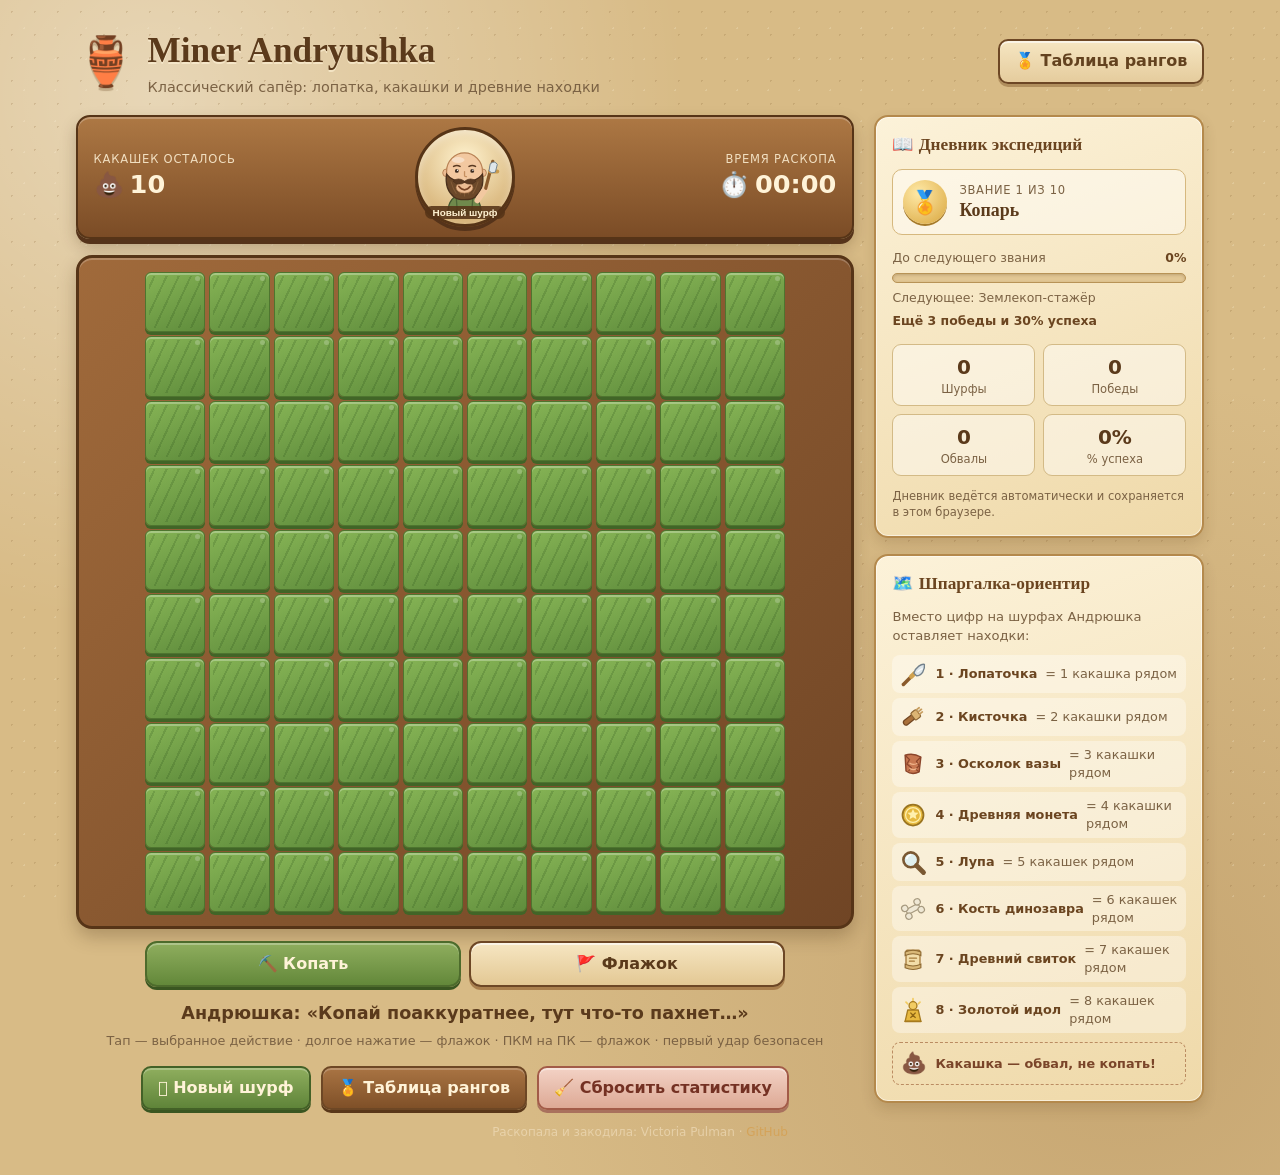
==== commit 978765c9: "Add files via upload" ====
--- a/index.html
+++ b/index.html
@@ -306,6 +306,10 @@
         </section>
       </aside>
     </main>
+
+    <footer class="author-sign">
+      Раскопала и закодила: Victoria Pulman · <a href="https://github.com/VictoriaPulman" target="_blank" rel="noopener noreferrer">GitHub</a>
+    </footer>
   </div>
 
   <!-- ============ Модальное окно «Таблица рангов» ============ -->
--- a/style.css
+++ b/style.css
@@ -417,6 +417,33 @@
 .status-hint { margin: 4px 0 0; color: var(--ink-soft); font-size: 0.8rem; }
 
 .controls { display: flex; flex-wrap: wrap; justify-content: center; gap: 10px; margin-top: 16px; }
+
+/* ---------- Авторская подпись ---------- */
+.author-sign {
+  width: 100%;
+  margin-top: 14px;
+  padding-bottom: 8px;
+  text-align: center;
+  font-size: 12px;
+  color: rgba(245, 230, 200, 0.55);
+}
+
+.author-sign a {
+  color: #d4a359;
+  text-decoration: none;
+  border-bottom: 1px solid transparent;
+  transition: color 0.2s ease, border-color 0.2s ease;
+}
+
+.author-sign a:hover {
+  color: #e6c27f;
+  border-bottom-color: #d4a359;
+}
+
+.author-sign a:focus-visible {
+  outline: 2px solid #d4a359;
+  outline-offset: 2px;
+}
 
 /* ---------- Боковые панели ---------- */
 .panel {
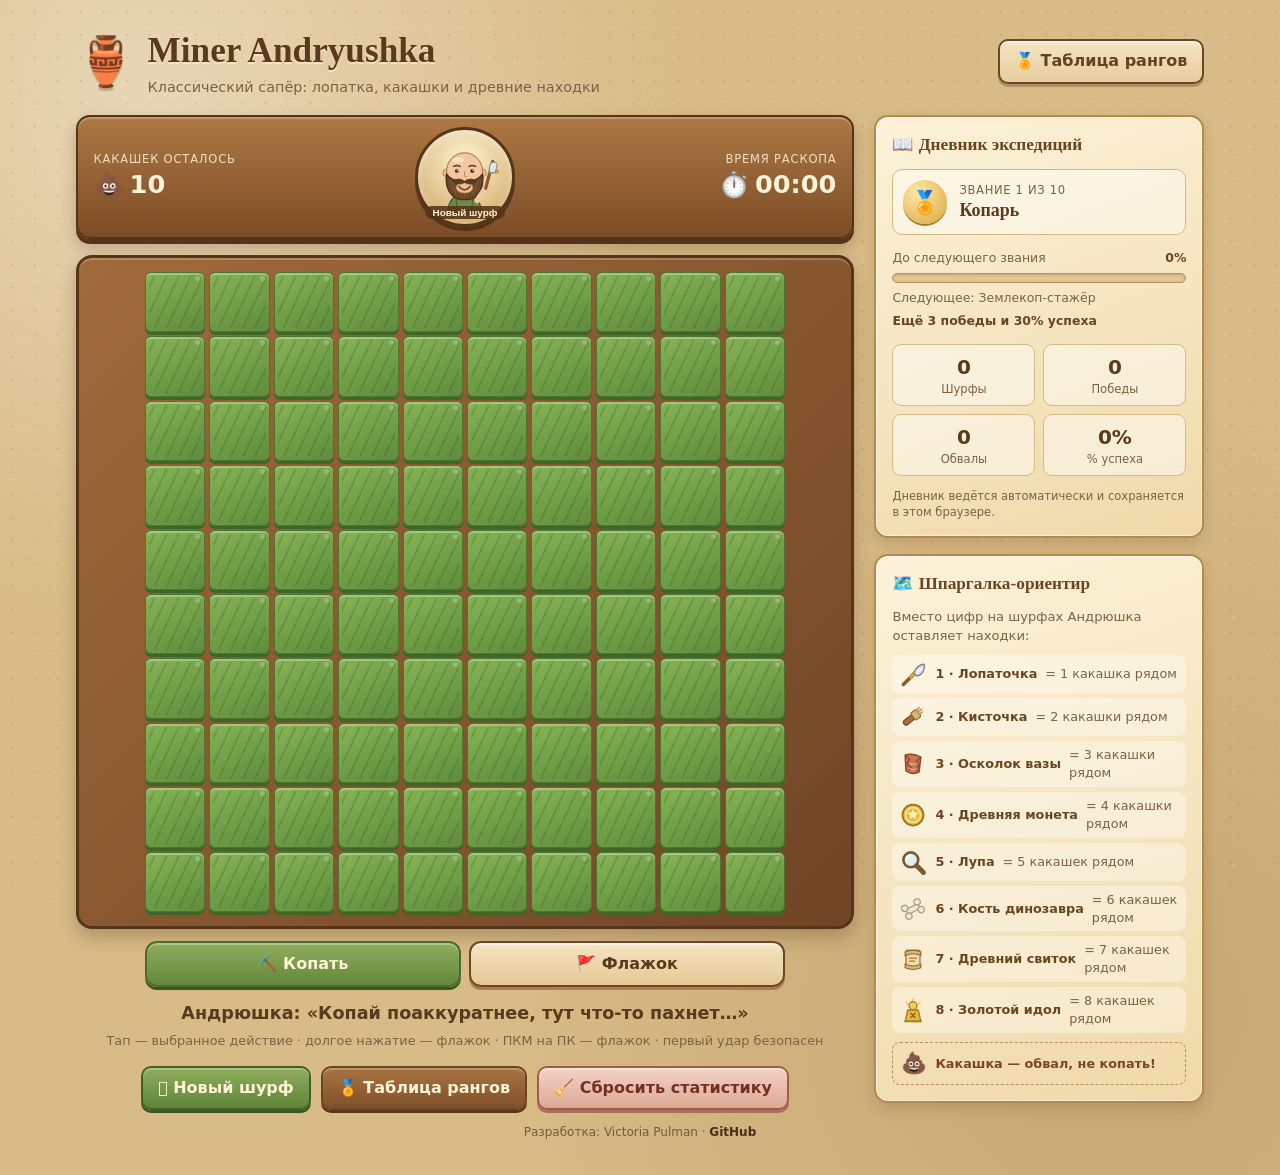
==== commit b0ee56cf: "Add files via upload" ====
--- a/index.html
+++ b/index.html
@@ -4,7 +4,9 @@
   <meta charset="utf-8">
   <meta name="viewport" content="width=device-width, initial-scale=1">
   <meta name="description" content="Археологический сапёр: Андрюшка ищет древности и остерегается какашек.">
+  <meta name="theme-color" content="#2b1d14">
   <title>Miner Andryushka</title>
+  <link rel="manifest" href="./manifest.json">
   <link rel="stylesheet" href="style.css">
 </head>
 <body>
@@ -308,7 +310,7 @@
     </main>
 
     <footer class="author-sign">
-      Раскопала и закодила: Victoria Pulman · <a href="https://github.com/VictoriaPulman" target="_blank" rel="noopener noreferrer">GitHub</a>
+      Разработка: Victoria Pulman · <a href="https://github.com/VictoriaPulman" target="_blank" rel="noopener noreferrer">GitHub</a>
     </footer>
   </div>
 
@@ -340,5 +342,16 @@
   <div class="toast" id="toast" role="status" aria-live="polite"></div>
 
   <script src="script.js"></script>
+
+  <!-- Регистрация Service Worker для офлайн-режима PWA -->
+  <script>
+    if ('serviceWorker' in navigator) {
+      window.addEventListener('load', () => {
+        navigator.serviceWorker.register('./sw.js').catch((error) => {
+          console.error('Service Worker registration failed:', error);
+        });
+      });
+    }
+  </script>
 </body>
 </html>
--- a/style.css
+++ b/style.css
@@ -425,23 +425,23 @@
   padding-bottom: 8px;
   text-align: center;
   font-size: 12px;
-  color: rgba(245, 230, 200, 0.55);
+  color: rgba(74, 53, 37, 0.7);
 }
 
 .author-sign a {
-  color: #d4a359;
+  color: #4a2e1b;
+  font-weight: 600;
   text-decoration: none;
-  border-bottom: 1px solid transparent;
-  transition: color 0.2s ease, border-color 0.2s ease;
+  transition: color 0.2s ease;
 }
 
 .author-sign a:hover {
-  color: #e6c27f;
-  border-bottom-color: #d4a359;
+  color: #3b2314;
+  text-decoration: underline;
 }
 
 .author-sign a:focus-visible {
-  outline: 2px solid #d4a359;
+  outline: 2px solid #3b2314;
   outline-offset: 2px;
 }
 
